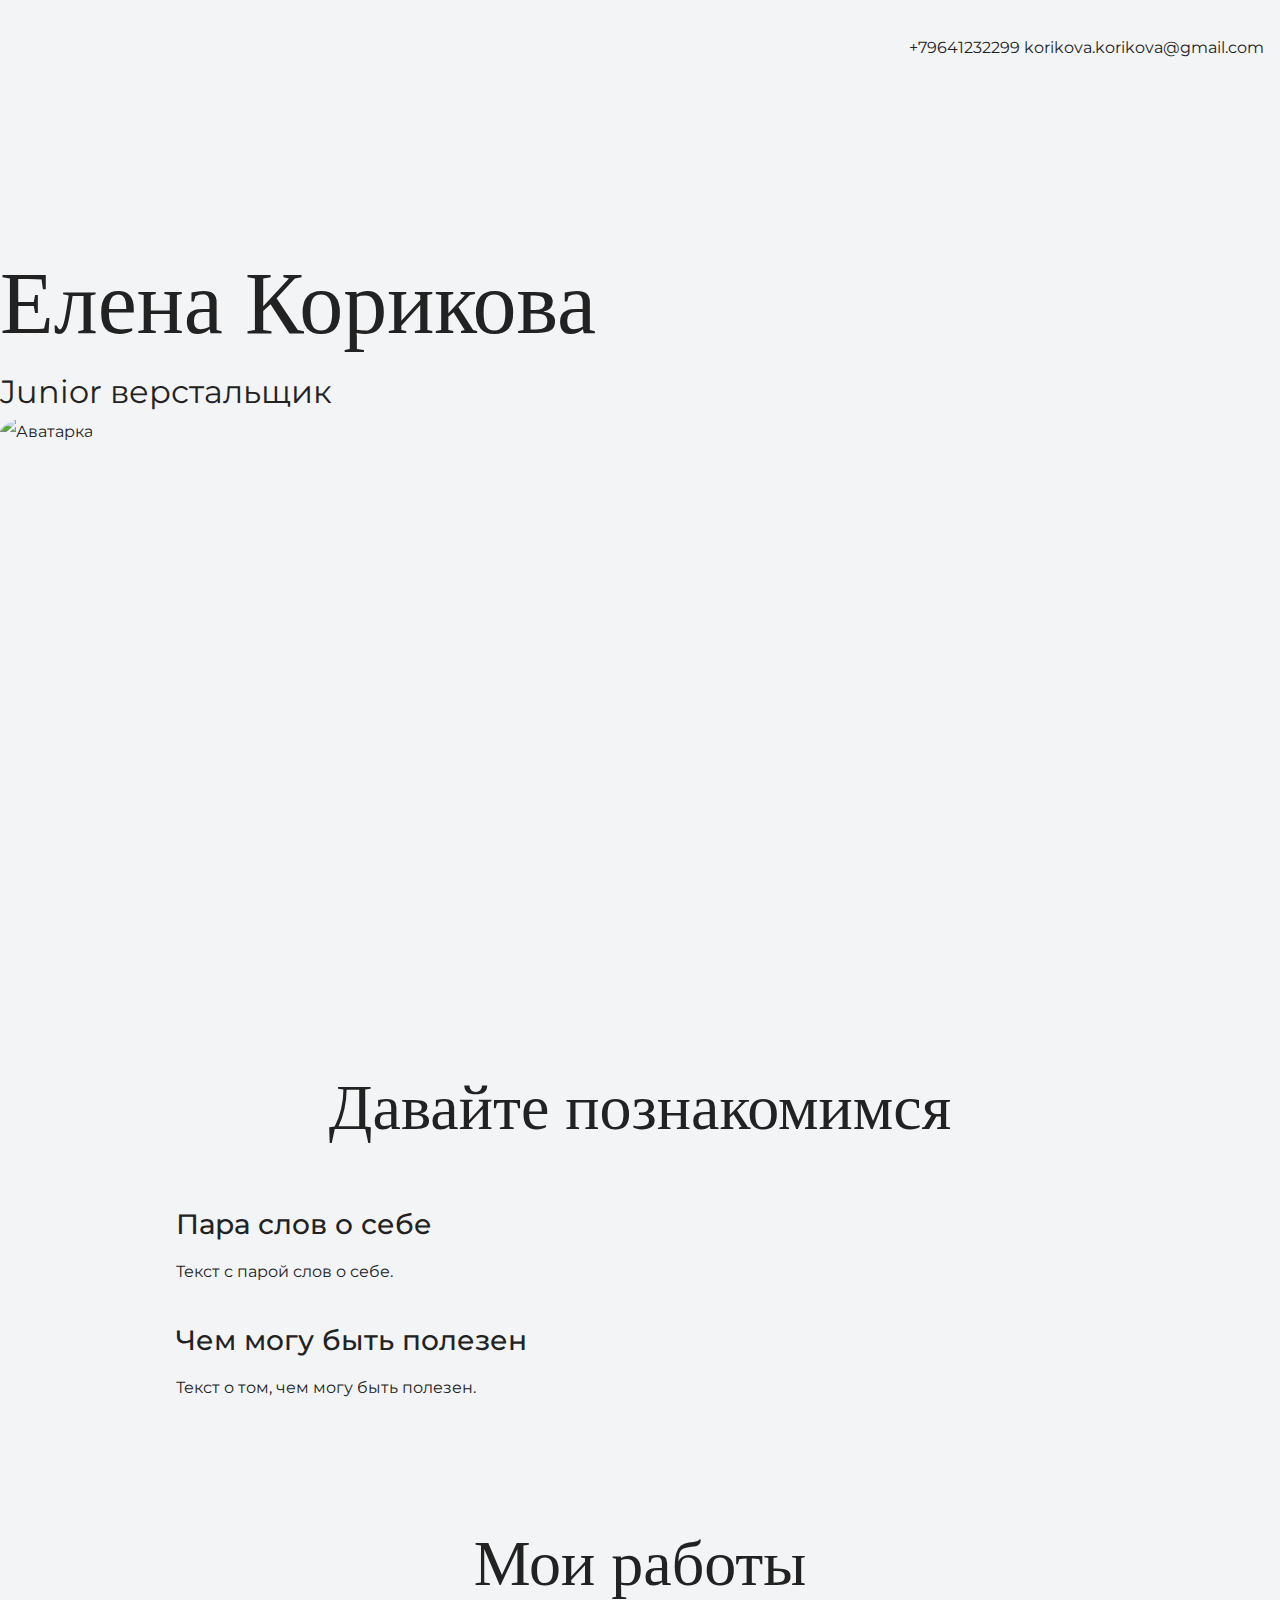
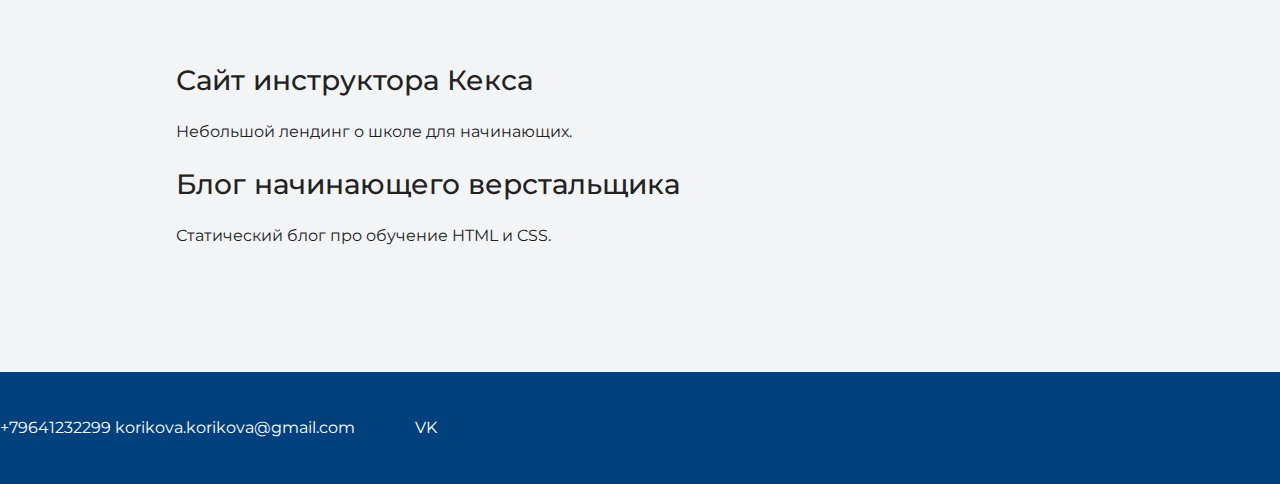
==== index.html @ 36a2a269 "Add files via upload" ====
<!DOCTYPE html>
<html lang="ru">
  <head>
    <meta charset="UTF-8">
    <link rel="stylesheet" href="style.css">
    <title>Портфолио Junior верстальщика</title>
    <link href="https://fonts.googleapis.com/css?family=Montserrat:400,500,700|Old+Standard+TT&display=swap&subset=cyrillic" rel="stylesheet">
  </head>

  <body>
    <header class="page-header">
      <div class="container">
    +79641232299 korikova.korikova@gmail.com
  </div>
    </header>

    <section class="hero-image">
      <div class="container"></div>
      <h1 class="heading">Елена Корикова</h1>
      <p>Junior верстальщик</p>
      <img class="avatar" src="img/lena.JPG" width="160" alt="Аватарка">
    </div>
    </section>

    <section class="intro">
      <div class="container">
      <h2 class="subheading">Давайте познакомимся</h2>
      <h3>Пара слов о себе</h3>
      <p>Текст с парой слов о себе.</p>
      <h3>Чем могу быть полезен</h3>
      <p>Текст о том, чем могу быть полезен.</p>
    </div>
    </section>

    <section class="portfolio">
      <div class="container">
      <h2 class="subheading">Мои работы</h2>

      <h3>Сайт инструктора Кекса</h3>
      <p>Небольшой лендинг о школе для начинающих.</p>

      <h3>Блог начинающего верстальщика</h3>
      <p>Статический блог про обучение HTML и CSS.</p>
    </div>
    </section>

    <footer class="page-footer">
      <div class="container"></div>
      +79641232299 korikova.korikova@gmail.com <a href="https://vk.com/korikova.korikova">VK
      </a>
    </div>
    </footer>
  </body>
</html>
---- style.css ----
body {
  margin: 0;
  min-width: 960px;
  font-family: "Montserrat", "Helvetica", "Arial", sans-serif;
  font-size: 16px;
  line-height: 32px;
  color: #222222;
  background-color: #f2f4f6;
  background-image: url("img/hero-bg.jpg");
  background-repeat: no-repeat;
  background-position: top center;
}

.container {
  max-width: 928px;
  margin: 0 auto;
  padding: 0 16px;
}

.avatar {
  border-radius: 50%;
}

.page-header {
  margin: 0 0 160px;
  padding: 32px 0 32px;
}

.page-header .container,
.page-footer .container {
  max-width: 1408px;
  text-align: right;
}

.page-header a {
  margin-left: 56px;
  color: #288be6;
  text-decoration: none;
  background-repeat: no-repeat;
  background-position: left;
}

.header-email {
  padding-left: 30px;
  background-image: url("img/icon-email-header.svg");
}

.header-phone {
  padding-left: 25px;
  background-image: url("img/icon-phone-header.svg");
}

.hero-image {
  margin-bottom: 620px;
}

.hero-image .container {
  max-width: 1408px;
  text-align: center;
}

.heading {
  margin: 0 0 16px;
  font-family: "Old Standard TT", "Times", "Times New Roman", serif;
  font-size: 88px;
  line-height: 96px;
  font-weight: 400;
}

.hero-image p {
  margin: 0;
  font-size: 32px;
  line-height: 48px;
}

.intro {
  margin: 0 0 120px;
}

.subheading {
  margin: 0 0 56px;
  font-family: "Old Standard TT", "Times", "Times New Roman", serif;
  font-size: 64px;
  line-height: 80px;
  font-weight: 400;
  text-align: center;
}

.user-image {
  margin: 0 0 32px;
  text-align: center;
}

.intro h3,
.portfolio h3 {
  margin: 0 0 12px;
  font-size: 28px;
  line-height: 40px;
  font-weight: 500;
}

.intro p {
  margin: 0 0 32px;
}

.skills-list {
  margin: 0;
  padding: 0;
}

.skills-list dt {
  padding-left: 32px;
  background-repeat: no-repeat;
  background-position: left;
}

.skill-html {
  background-image: url("img/icon-html.svg");
}

.skill-css {
  background-image: url("img/icon-css.svg");
}

.level {
  margin: 4px 0 16px;
  padding: 0;
  height: 14px;
  font-size: 0;
  background-color: #ffffff;
  border: 1px solid #86c3fa;
  border-radius: 8px;
}

.level div {
  margin: 1px;
  height: 12px;
  background-color: #288be6;
  border-radius: 6px;
}

.portfolio {
  margin: 0 0 120px;
}

.projects {
  margin: 0;
  padding: 0;
  list-style: none;
}

.projects li {
  margin: 0 0 80px;
}

.project-image {
  margin: 0 0 24px;
  text-align: center;
}

.projects p {
  margin: 0 0 24px;
}

.button {
  padding: 6px 20px;
  display: inline-block;
  vertical-align: baseline;
  text-decoration: none;
  text-transform: uppercase;
  border-radius: 4px;
  background-color: #288be6;
  color: #ffffff;
}

.page-footer {
  padding: 40px 0;
  background-color: #00417d;
  color: #ffffff;
}

.page-footer a {
  margin-left: 56px;
  color: inherit;
  text-decoration: none;
  background-repeat: no-repeat;
  background-position: left;
}

.footer-email {
  padding-left: 30px;
  background-image: url("img/icon-email-footer.svg");
}

.footer-phone {
  padding-left: 25px;
  background-image: url("img/icon-phone-footer.svg");
}
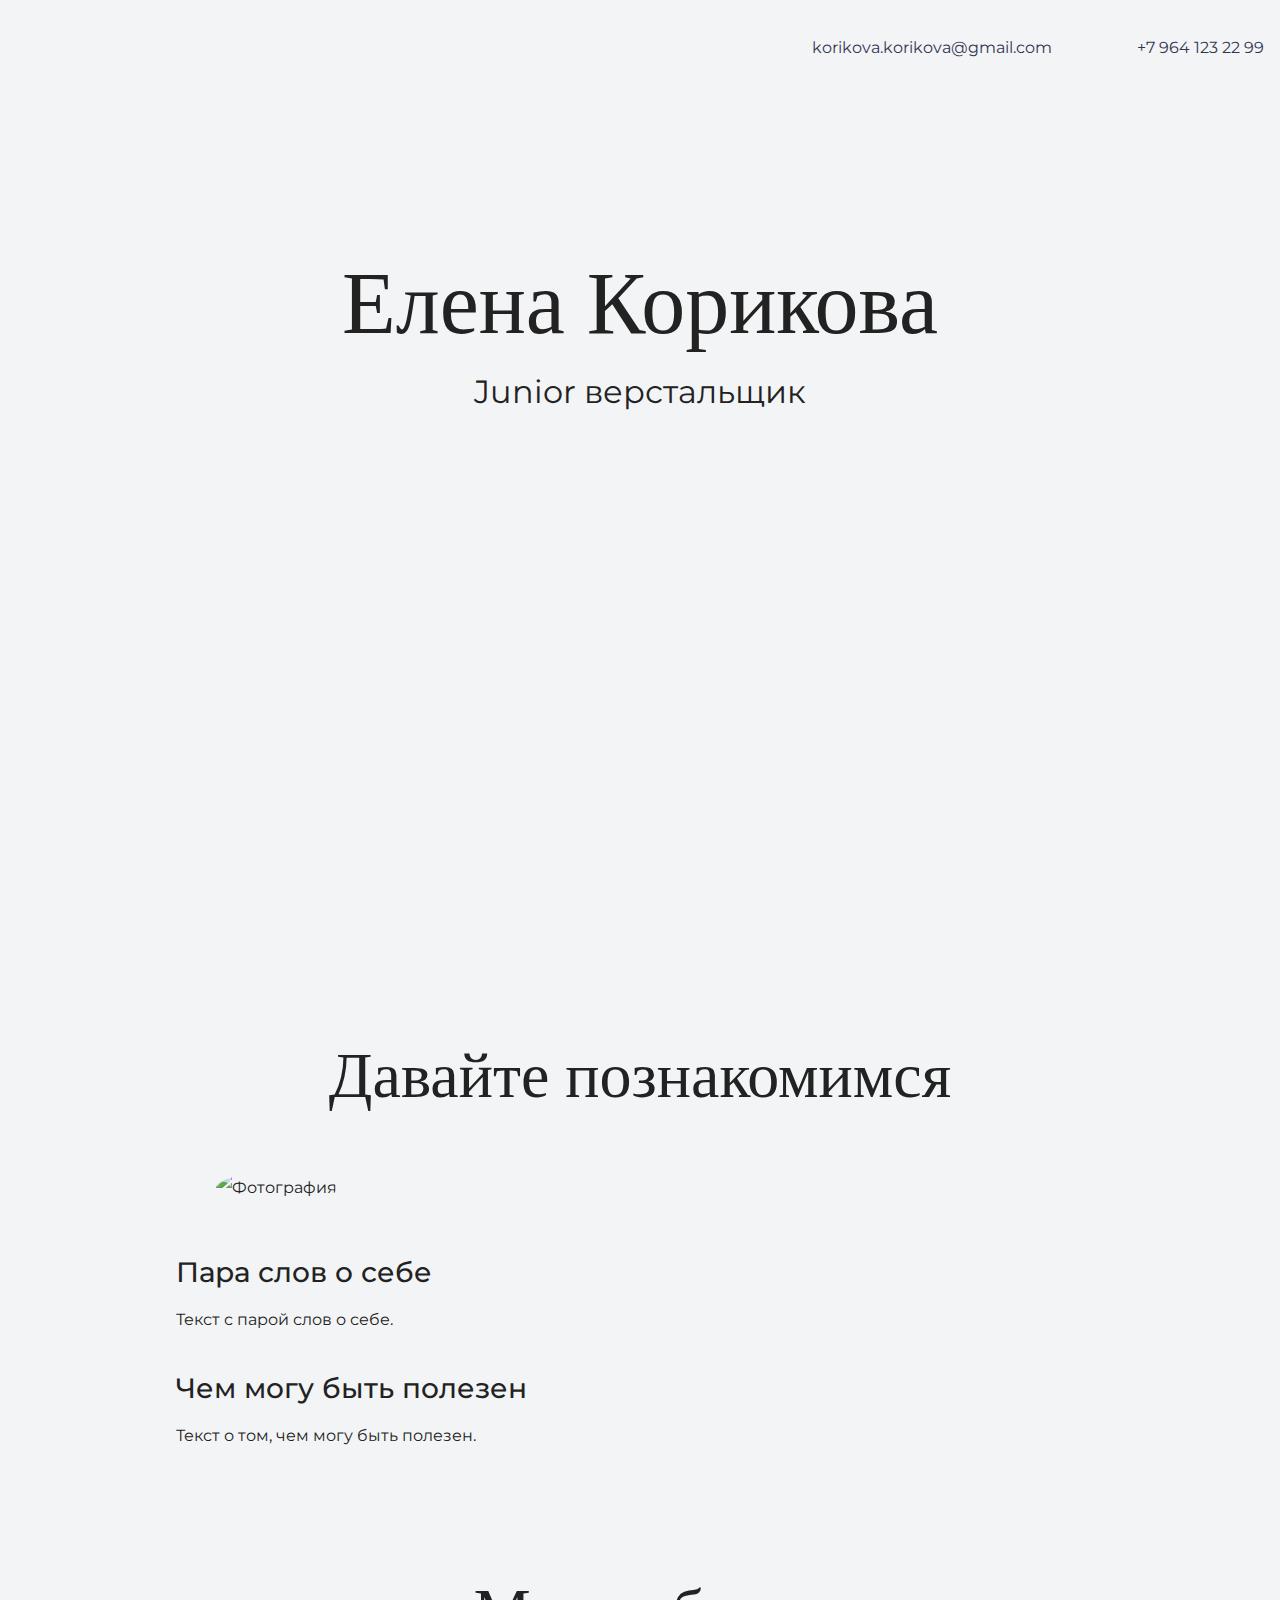
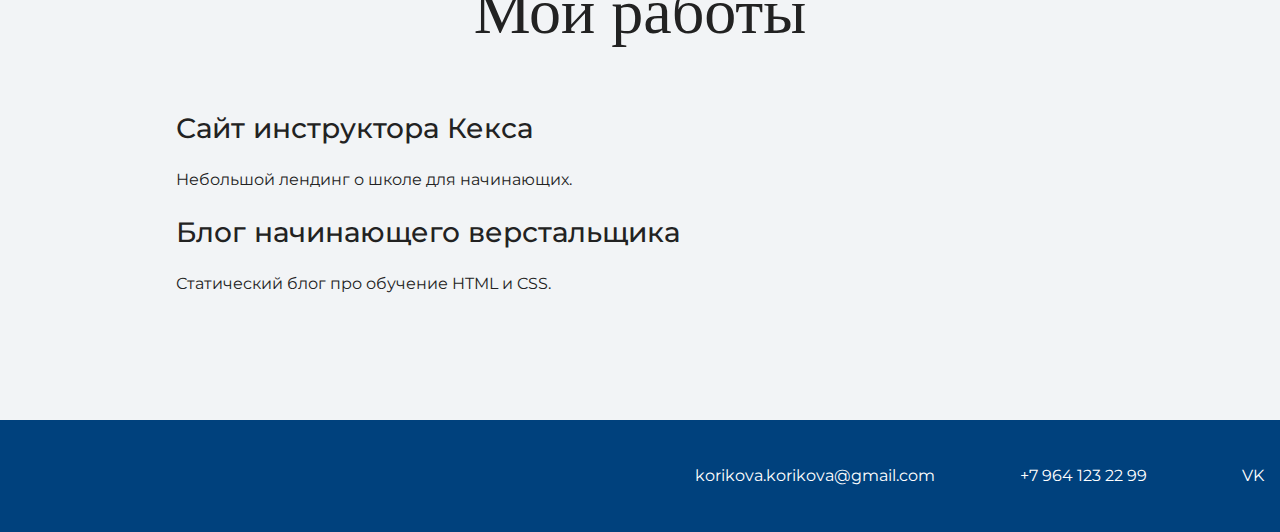
==== commit b97f88ba: "Add files via upload" ====
--- a/index.html
+++ b/index.html
@@ -10,21 +10,26 @@
   <body>
     <header class="page-header">
       <div class="container">
-    +79641232299 korikova.korikova@gmail.com
-  </div>
+        <a class="header-email"
+        href="mailto:korikova.korikova@gmail.com">korikova.korikova@gmail.com</a>
+        <a class="header-phone"
+        href="tel:+79641232299 ">+7 964 123 22 99 </a>
+      </div>
     </header>
 
     <section class="hero-image">
       <div class="container"></div>
       <h1 class="heading">Елена Корикова</h1>
-      <p>Junior верстальщик</p>
-      <img class="avatar" src="img/lena.JPG" width="160" alt="Аватарка">
-    </div>
+      <p class="header1">Junior верстальщик</p>
+      </div>
     </section>
 
     <section class="intro">
       <div class="container">
       <h2 class="subheading">Давайте познакомимся</h2>
+      <figure>
+        <img class="user-image" src="img/lena.JPG" width="160" alt="Фотография">
+      </figure>
       <h3>Пара слов о себе</h3>
       <p>Текст с парой слов о себе.</p>
       <h3>Чем могу быть полезен</h3>
@@ -45,9 +50,13 @@
     </section>
 
     <footer class="page-footer">
-      <div class="container"></div>
-      +79641232299 korikova.korikova@gmail.com <a href="https://vk.com/korikova.korikova">VK
-      </a>
+      <div class="container">
+      <a class="footer-email"
+        href="mailto:korikova.korikova@gmail.com">korikova.korikova@gmail.com</a>
+        <a class="footer-phone"
+        href="tel:+79641232299 ">+7 964 123 22 99 </a>
+     <a class="footer-vk"
+     href="https://vk.com/korikova.korikova">VK</a>
     </div>
     </footer>
   </body>
--- a/style.css
+++ b/style.css
@@ -17,9 +17,11 @@
   padding: 0 16px;
 }
 
-.avatar {
+.user-image {
   border-radius: 50%;
-}
+  text-align: center;
+  margin: 0 0 32px;
+    }
 
 .page-header {
   margin: 0 0 160px;
@@ -34,7 +36,7 @@
 
 .page-header a {
   margin-left: 56px;
-  color: #288be6;
+  color: #323550;
   text-decoration: none;
   background-repeat: no-repeat;
   background-position: left;
@@ -65,8 +67,12 @@
   font-size: 88px;
   line-height: 96px;
   font-weight: 400;
-}
-
+  text-align: center;
+  }
+
+  .header1 {
+    text-align: center;
+  }
 .hero-image p {
   margin: 0;
   font-size: 32px;
@@ -83,11 +89,6 @@
   font-size: 64px;
   line-height: 80px;
   font-weight: 400;
-  text-align: center;
-}
-
-.user-image {
-  margin: 0 0 32px;
   text-align: center;
 }
 
@@ -195,4 +196,7 @@
 .footer-phone {
   padding-left: 25px;
   background-image: url("img/icon-phone-footer.svg");
-}+}
+.footer-vk {
+  padding-left: 35px;
+ }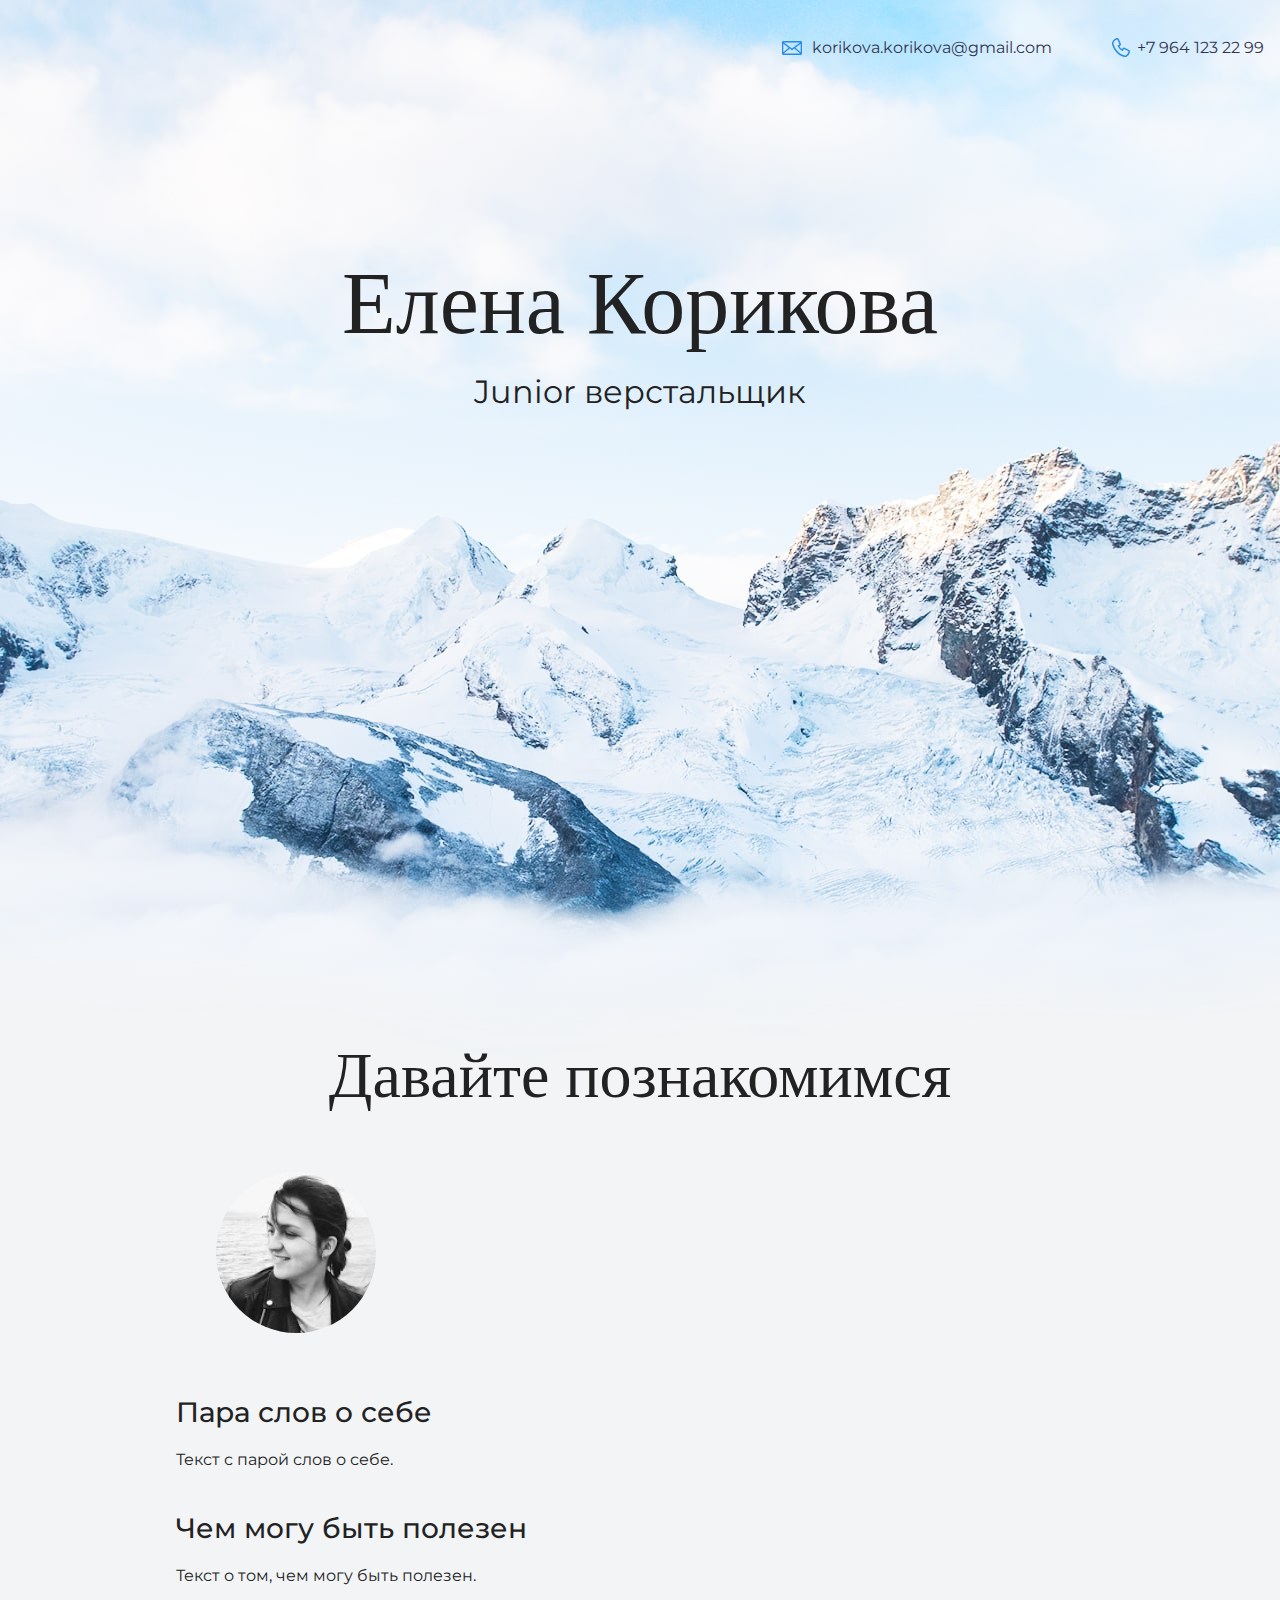
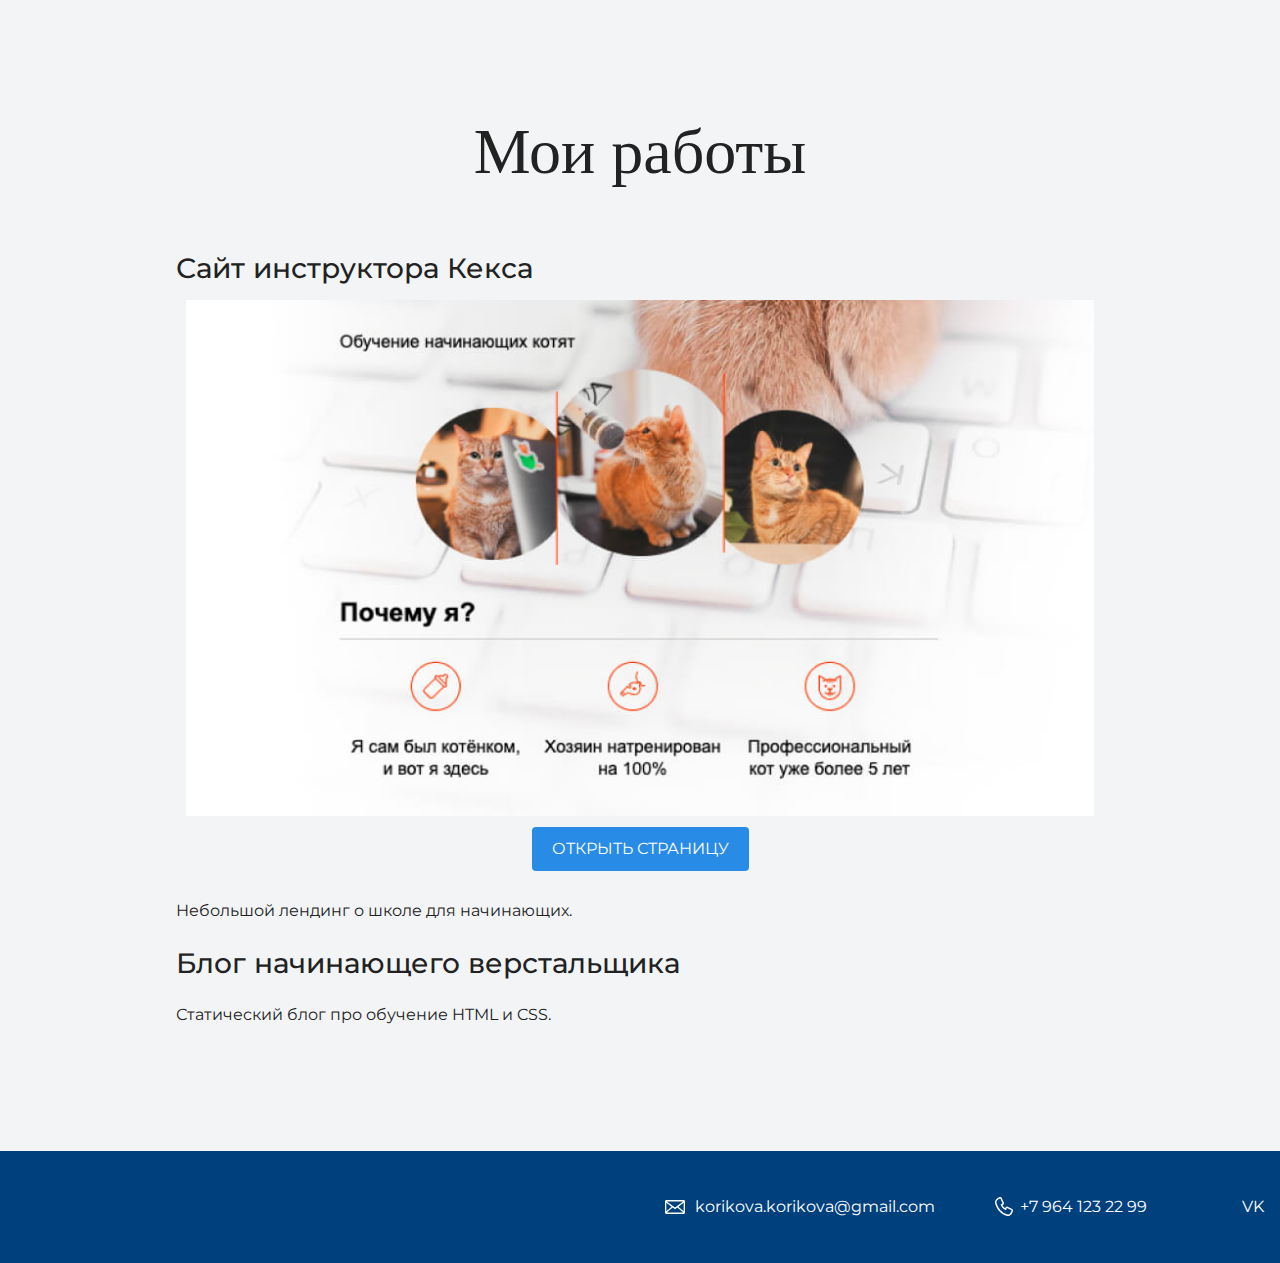
==== commit efeb9f8b: "Add files via upload" ====
--- a/index.html
+++ b/index.html
@@ -42,6 +42,10 @@
       <h2 class="subheading">Мои работы</h2>
 
       <h3>Сайт инструктора Кекса</h3>
+      <figure class="project-image">
+       <img src="files/project.jpg" width="908" height="516" alt="Cайт инструктора Кекса">
+       <a class="button" href="source/project/index.html">Открыть страницу</a>
+    </figure>
       <p>Небольшой лендинг о школе для начинающих.</p>
 
       <h3>Блог начинающего верстальщика</h3>
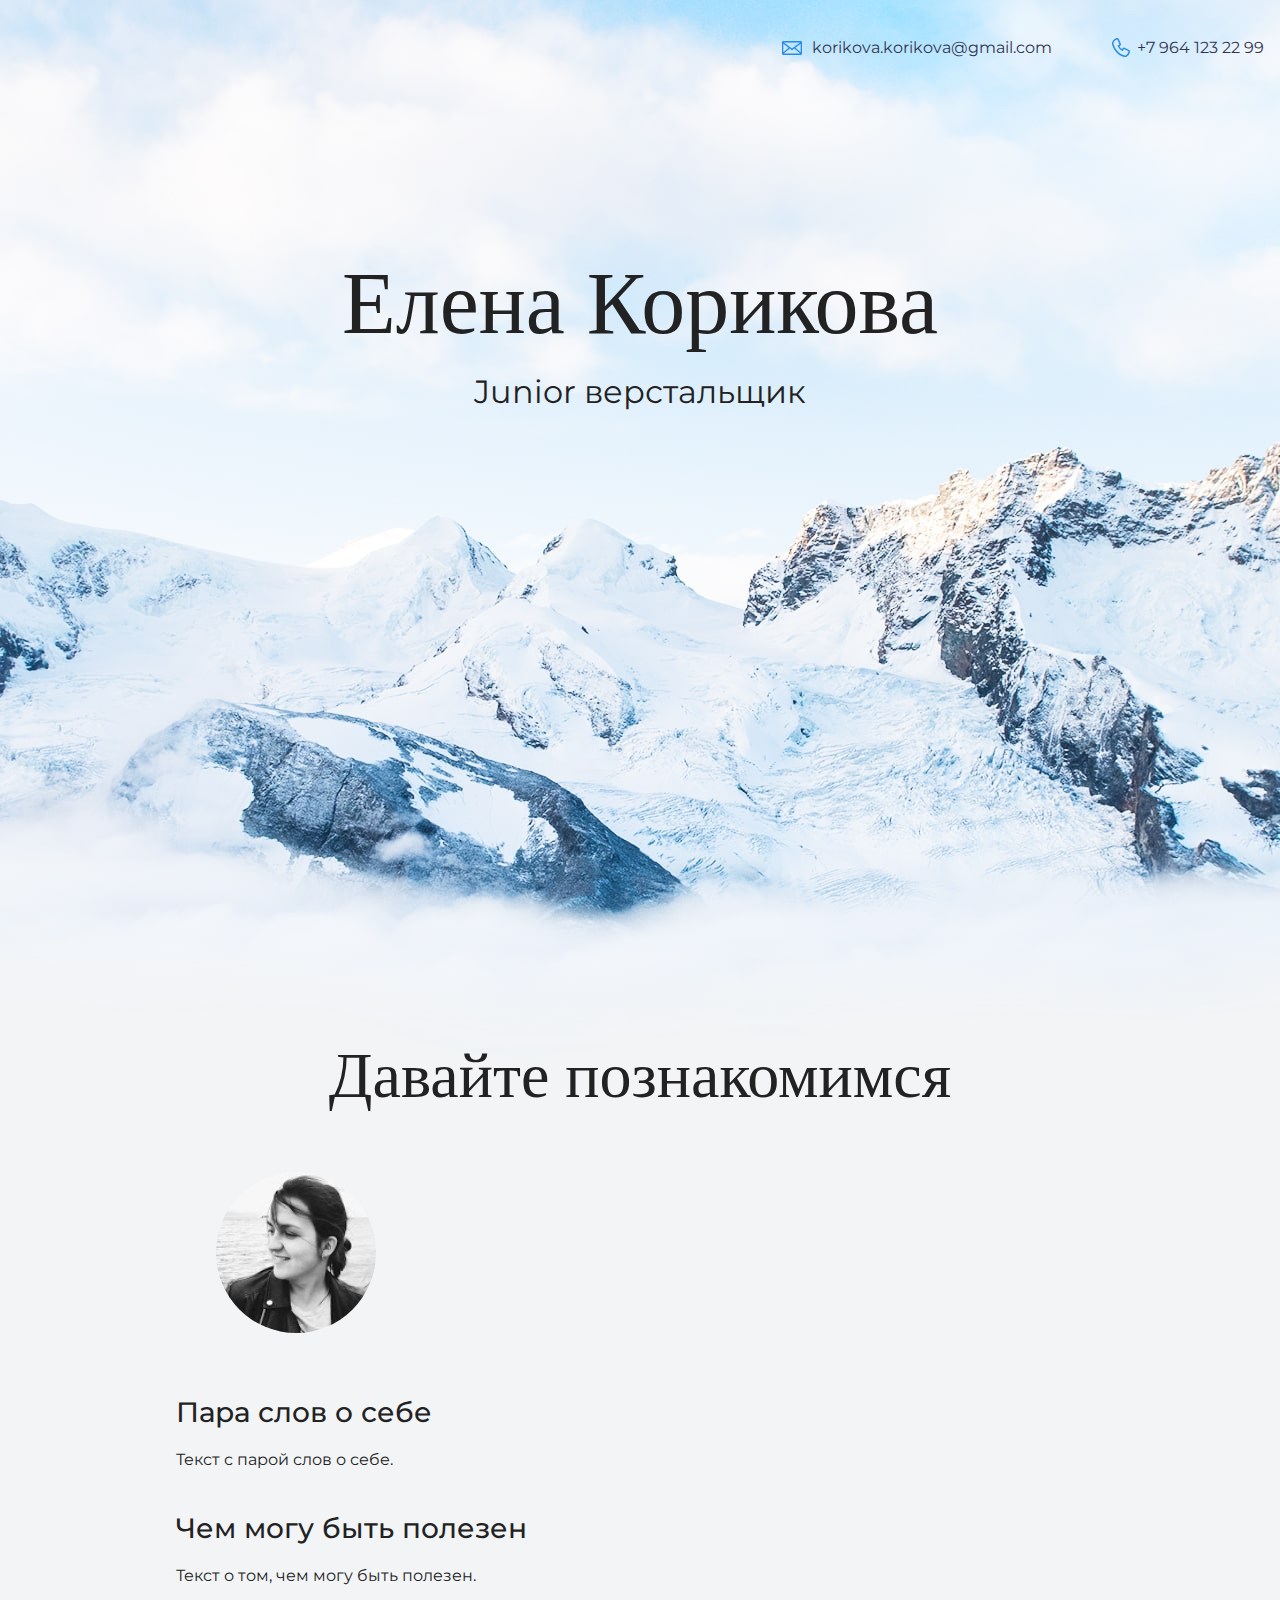
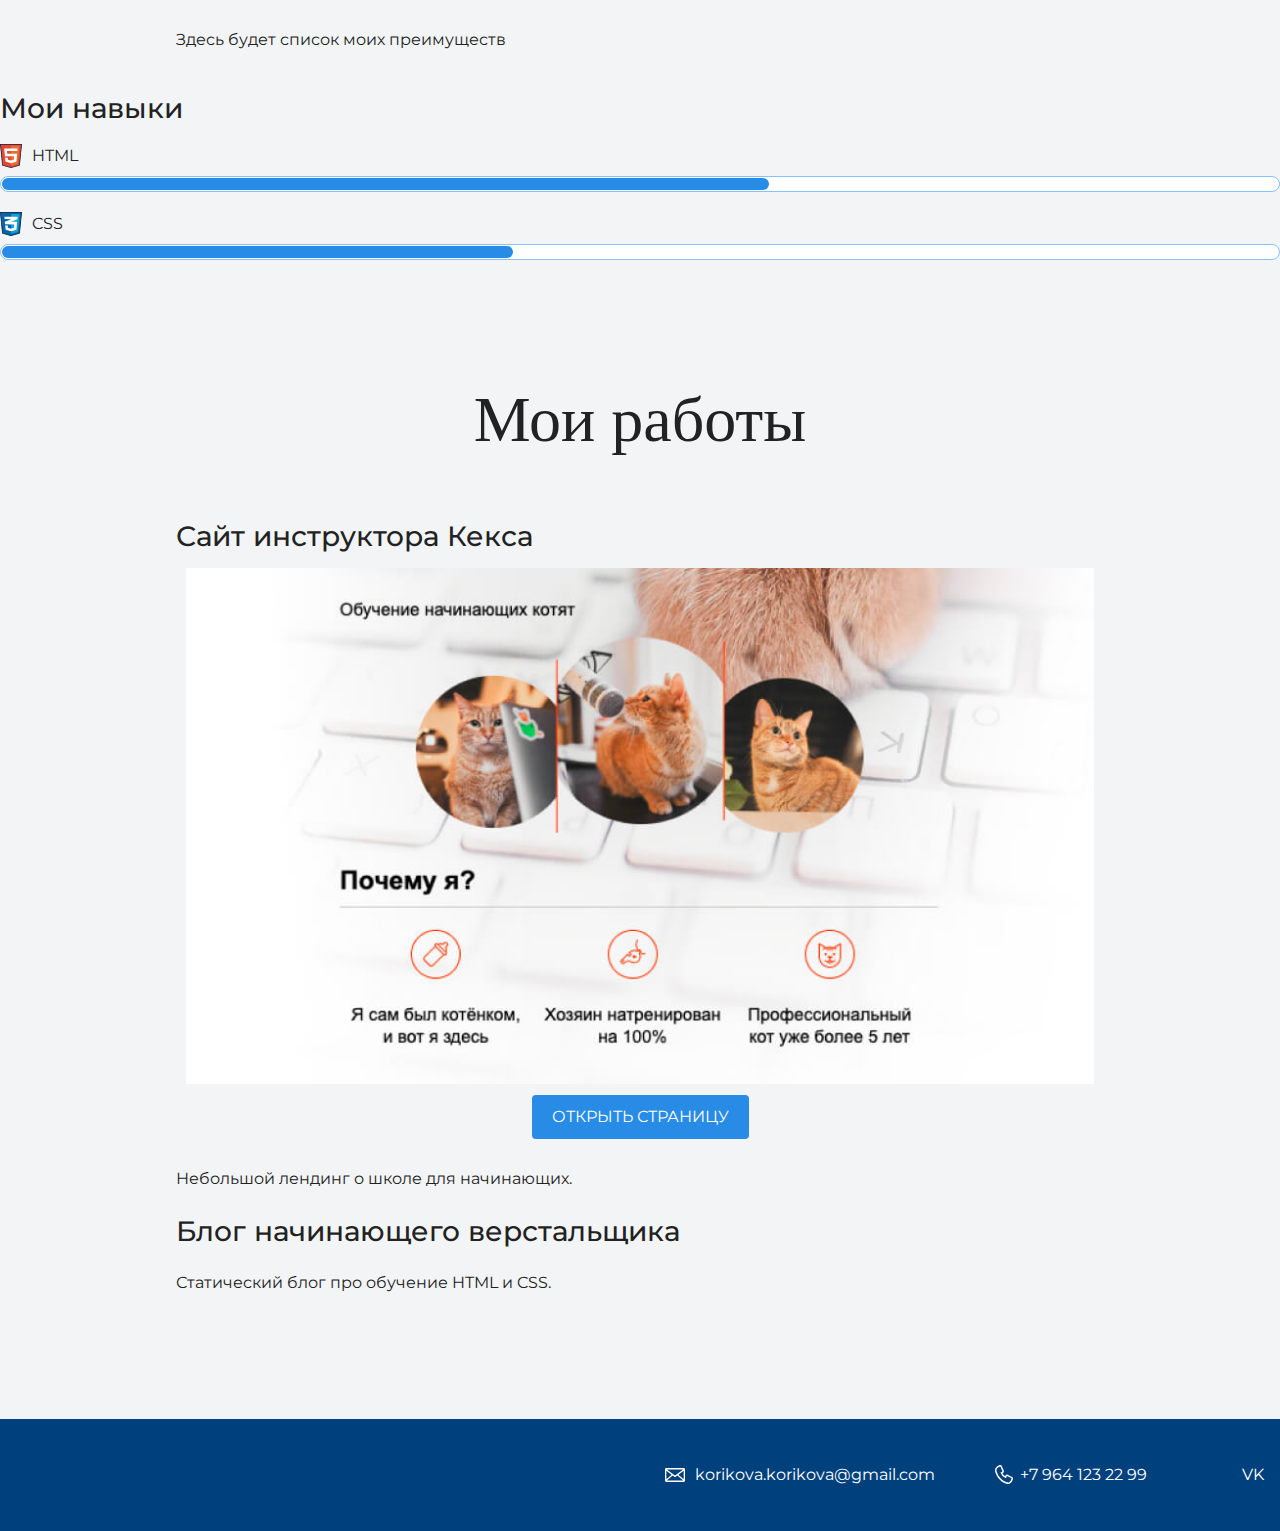
==== commit e3ae594e: "Add files via upload" ====
--- a/index.html
+++ b/index.html
@@ -34,7 +34,17 @@
       <p>Текст с парой слов о себе.</p>
       <h3>Чем могу быть полезен</h3>
       <p>Текст о том, чем могу быть полезен.</p>
+      <p>Здесь будет список моих преимуществ</p>
     </div>
+      <div class="skills">
+        <h3>Мои навыки</h3>
+        <dl class="skills-list">
+          <dt class="skill-html">HTML</dt>
+          <dd class="level"><div style="width: 60%;"></divstyle>60%</div></dd>
+          <dt class="skill-css">CSS</dt>
+          <dd class="level"><div style="width: 40%;">40%</div></dd>
+        </dl>
+        </div>
     </section>
 
     <section class="portfolio">
--- a/style.css
+++ b/style.css
@@ -125,7 +125,7 @@
 
 .level {
   margin: 4px 0 16px;
-  padding: 0;
+  padding: 20;
   height: 14px;
   font-size: 0;
   background-color: #ffffff;
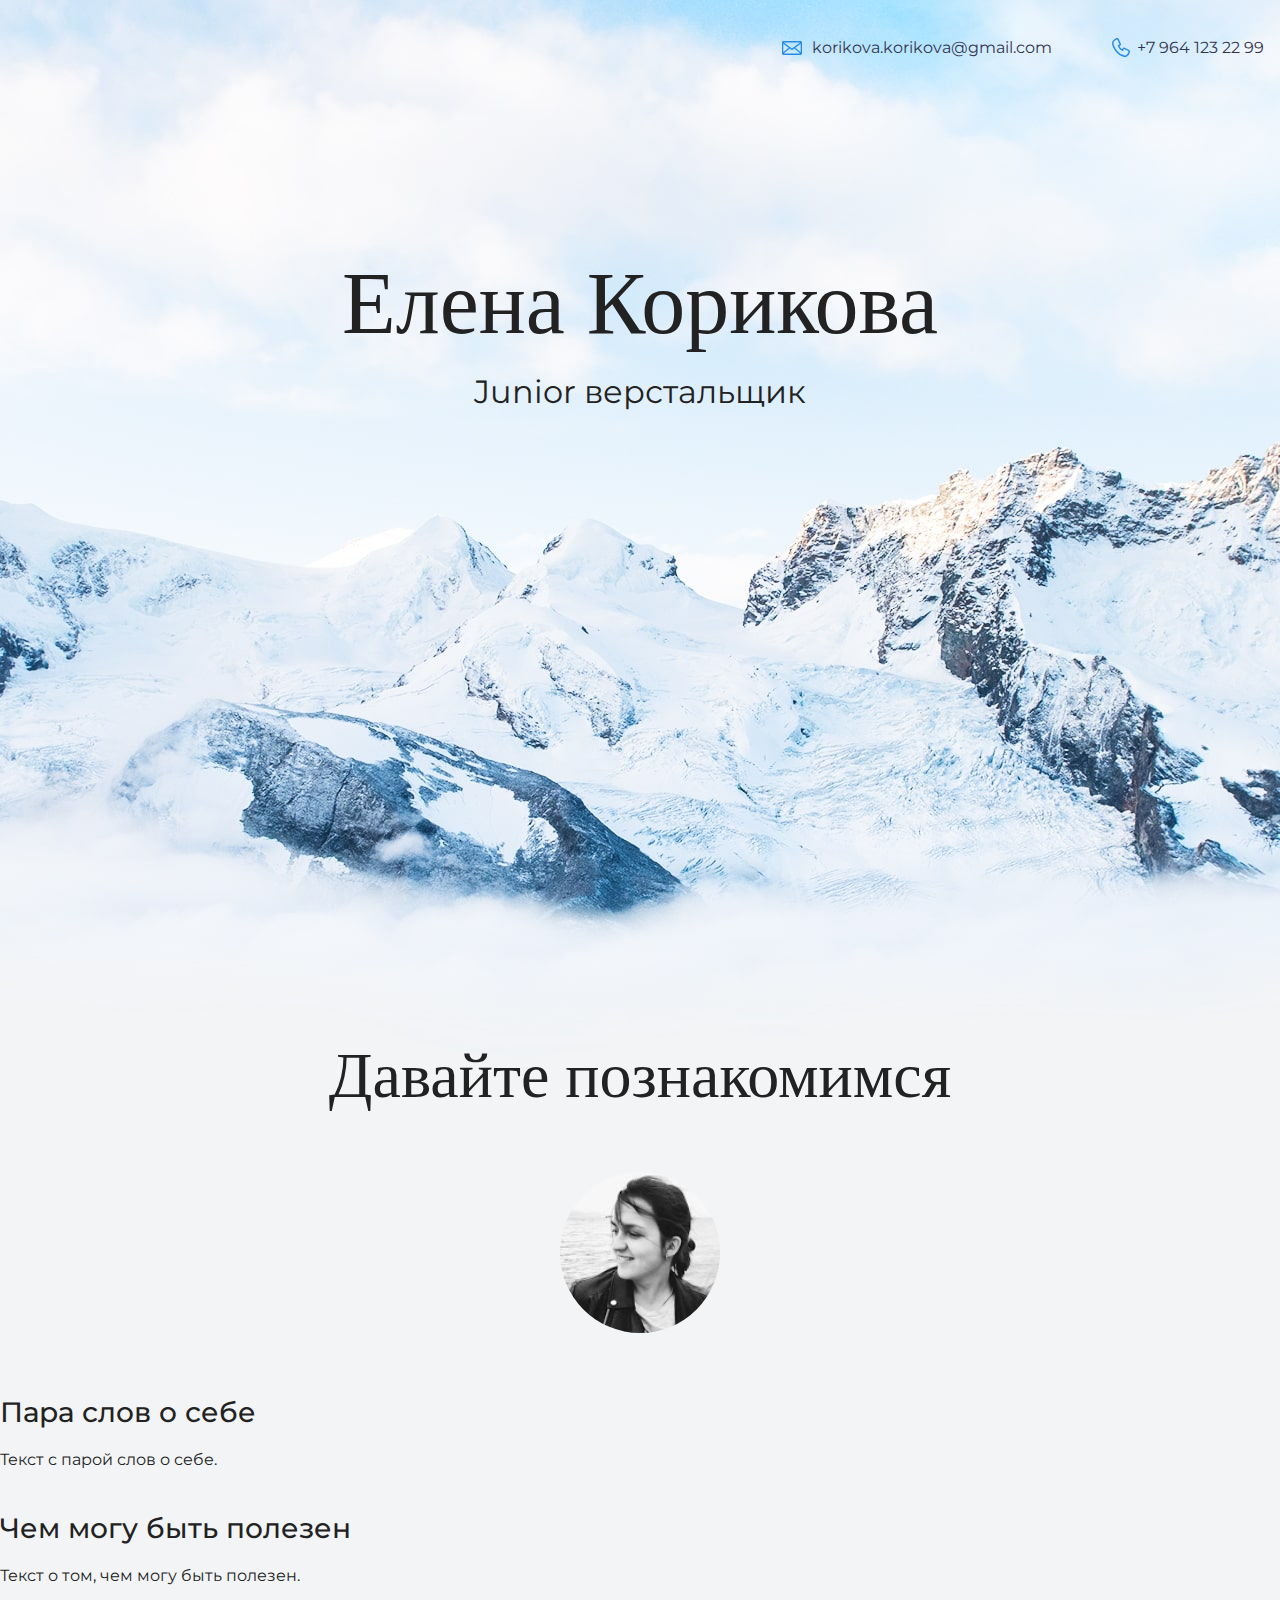
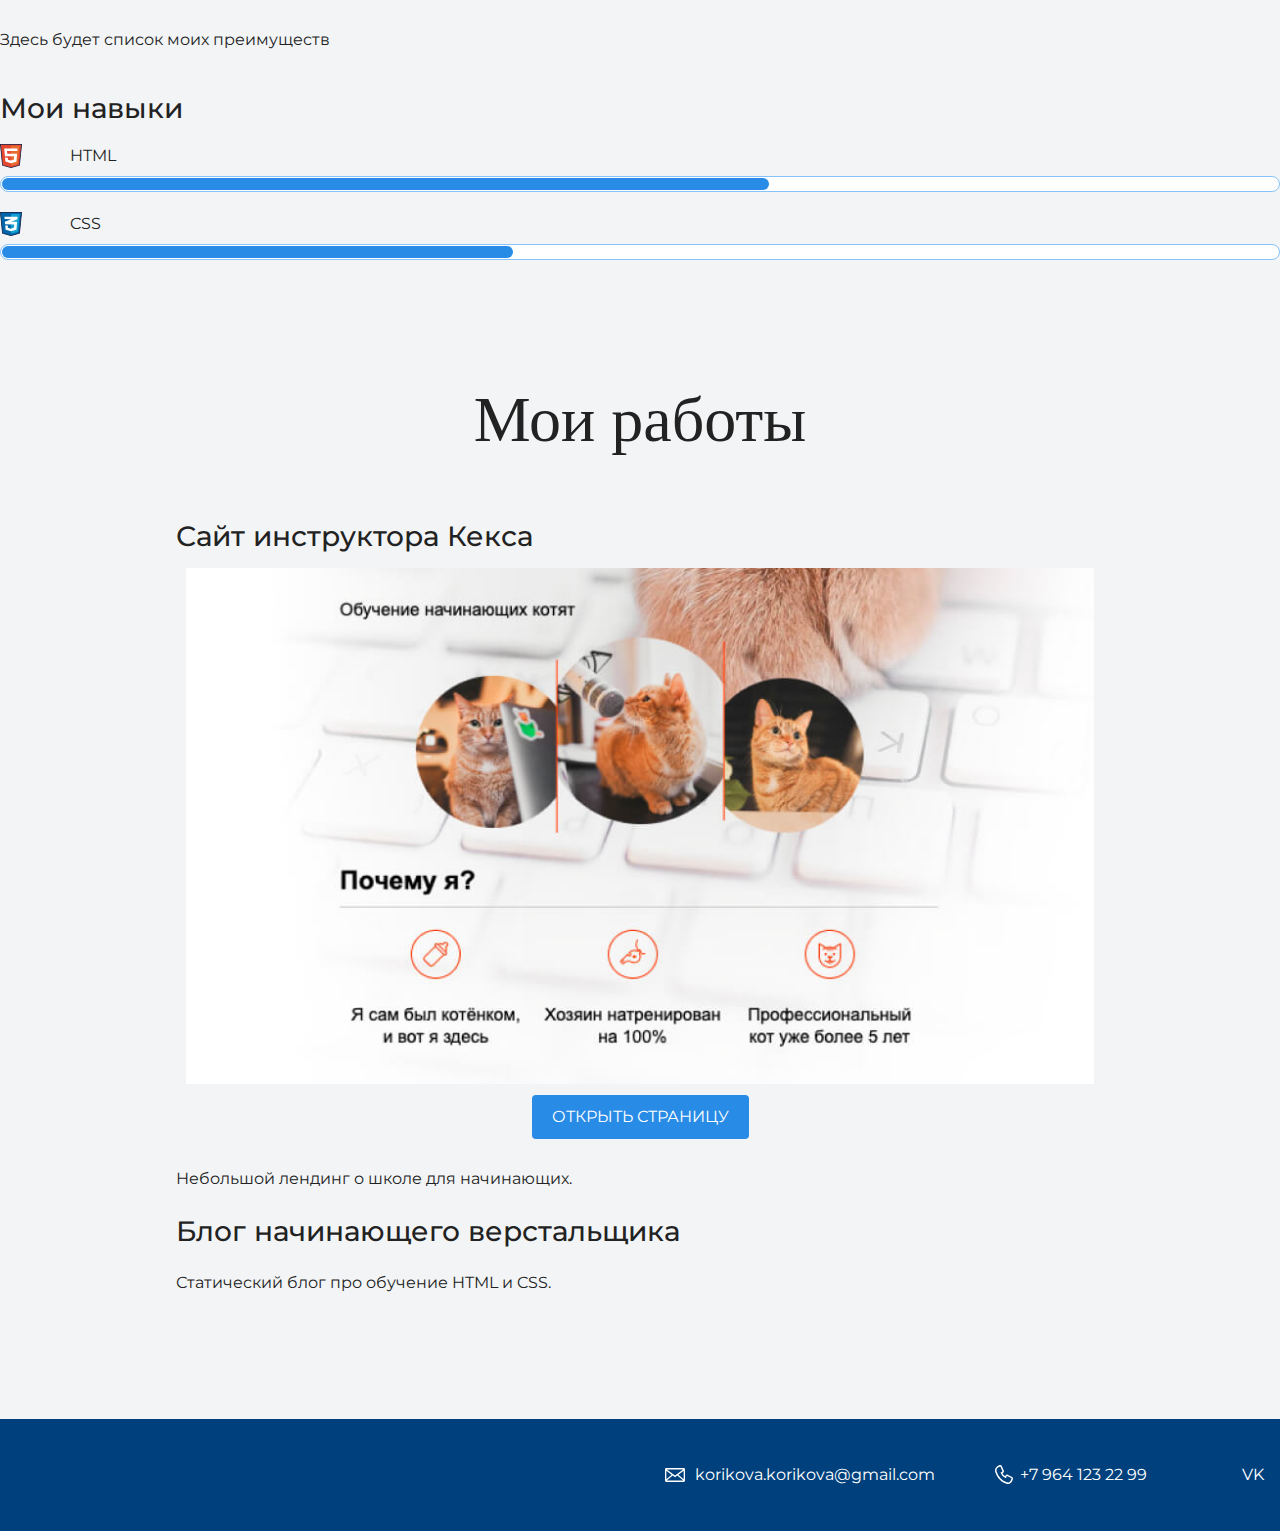
==== commit 1657899b: "Add files via upload" ====
--- a/index.html
+++ b/index.html
@@ -28,8 +28,8 @@
       <div class="container">
       <h2 class="subheading">Давайте познакомимся</h2>
       <figure>
-        <img class="user-image" src="img/lena.JPG" width="160" alt="Фотография">
-      </figure>
+        <div class="avatar-container"><img class="user-image" src="img/lena.JPG" width="160" alt="Фотография">
+      </figure></div>
       <h3>Пара слов о себе</h3>
       <p>Текст с парой слов о себе.</p>
       <h3>Чем могу быть полезен</h3>
--- a/style.css
+++ b/style.css
@@ -17,6 +17,9 @@
   padding: 0 16px;
 }
 
+.avatar-container {
+  text-align: center;
+}
 .user-image {
   border-radius: 50%;
   text-align: center;
@@ -107,6 +110,7 @@
 .skills-list {
   margin: 0;
   padding: 0;
+  text-indent: 1cm;
 }
 
 .skills-list dt {
@@ -117,11 +121,11 @@
 
 .skill-html {
   background-image: url("img/icon-html.svg");
-}
+  }
 
 .skill-css {
   background-image: url("img/icon-css.svg");
-}
+  }
 
 .level {
   margin: 4px 0 16px;
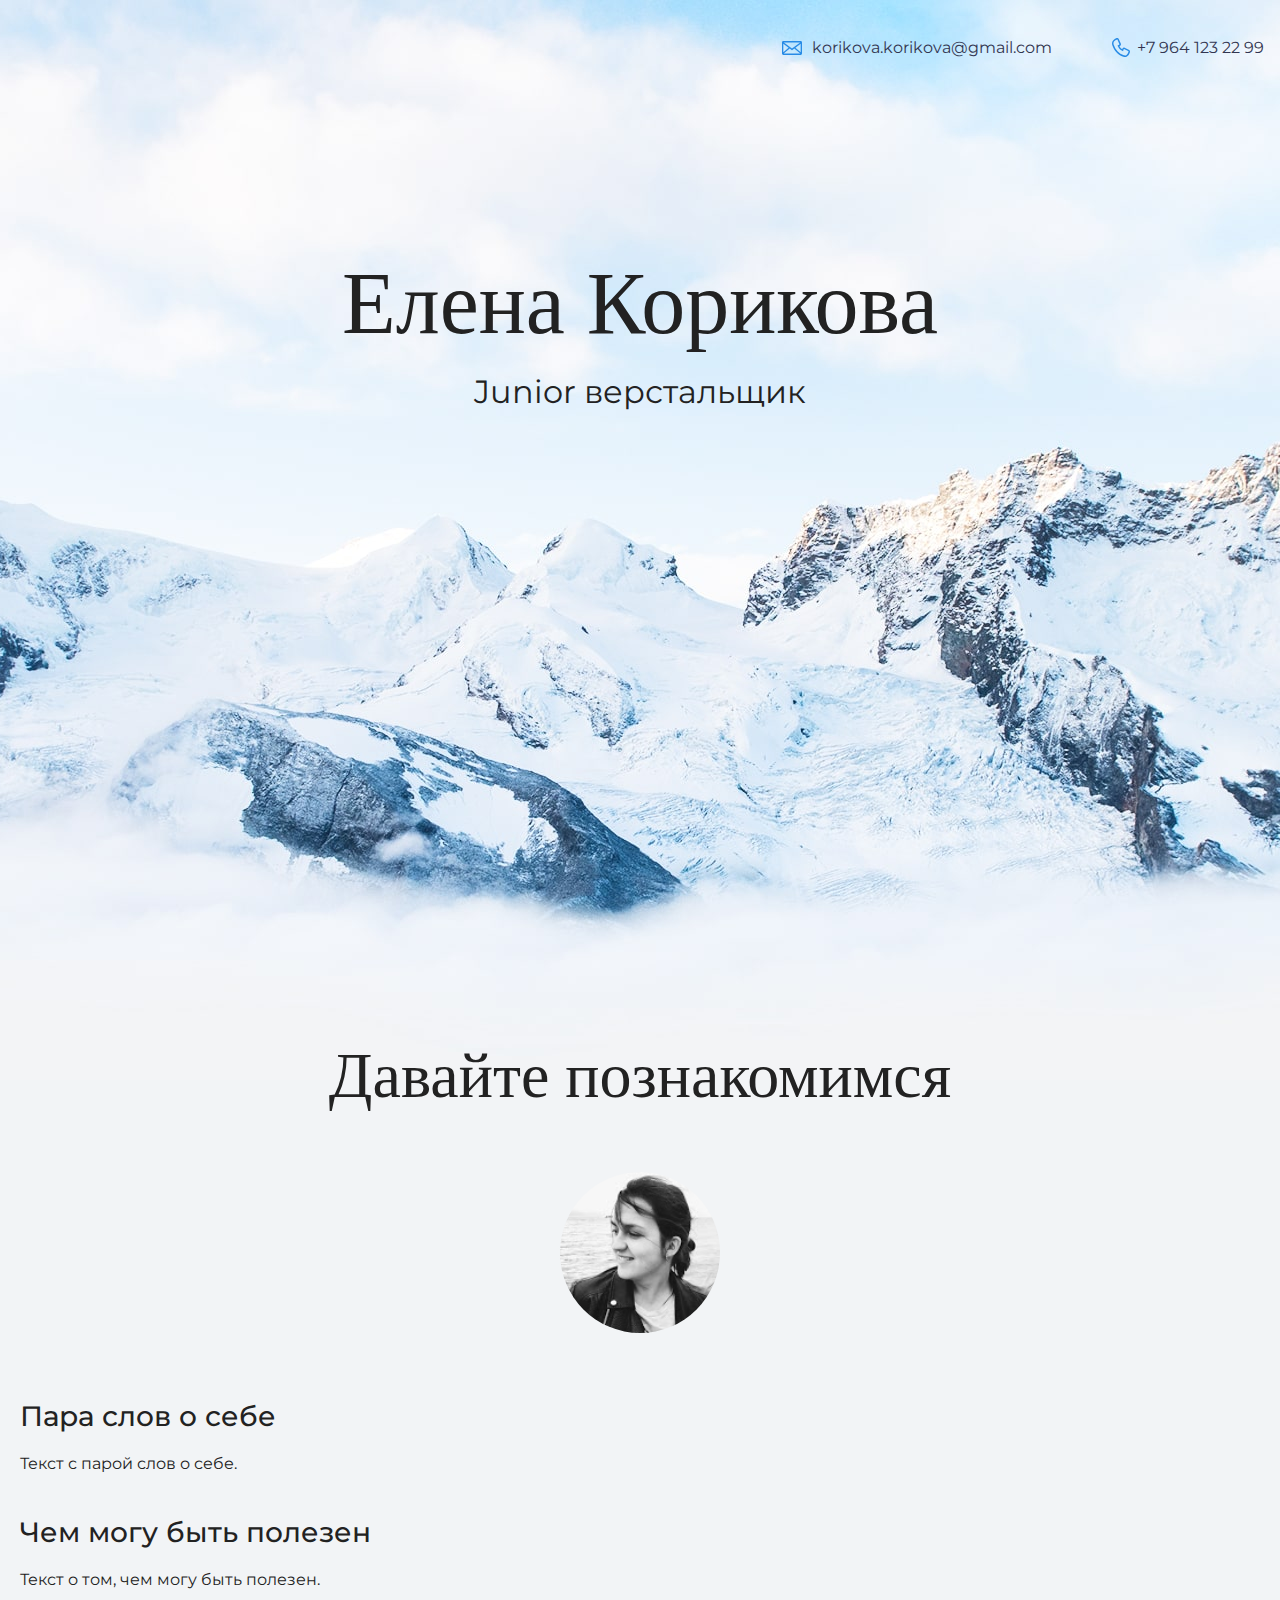
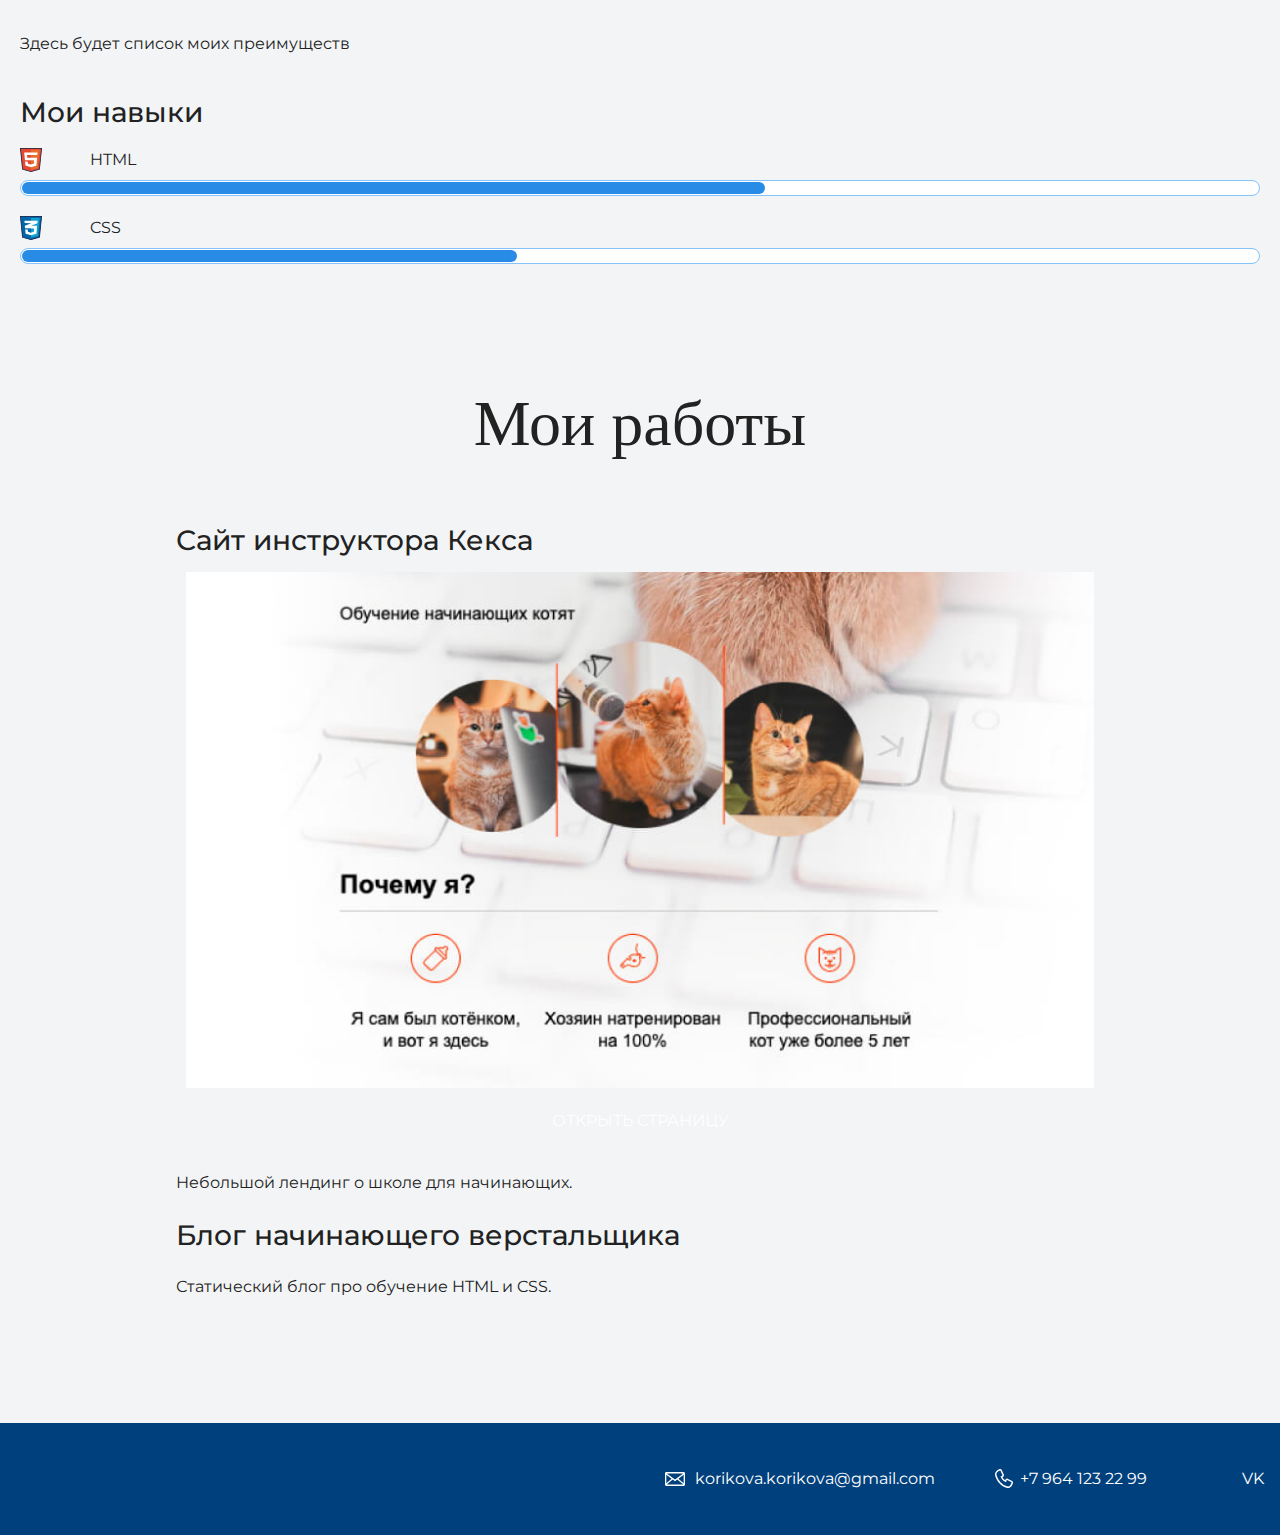
==== commit a888a299: "Add files via upload" ====
--- a/index.html
+++ b/index.html
@@ -30,20 +30,22 @@
       <figure>
         <div class="avatar-container"><img class="user-image" src="img/lena.JPG" width="160" alt="Фотография">
       </figure></div>
-      <h3>Пара слов о себе</h3>
+      <div class="container1"><h3>Пара слов о себе</h3>
       <p>Текст с парой слов о себе.</p>
       <h3>Чем могу быть полезен</h3>
       <p>Текст о том, чем могу быть полезен.</p>
       <p>Здесь будет список моих преимуществ</p>
     </div>
+    </div>
       <div class="skills">
-        <h3>Мои навыки</h3>
+        <div class="container1"><h3>Мои навыки</h3>
         <dl class="skills-list">
           <dt class="skill-html">HTML</dt>
           <dd class="level"><div style="width: 60%;"></divstyle>60%</div></dd>
           <dt class="skill-css">CSS</dt>
           <dd class="level"><div style="width: 40%;">40%</div></dd>
         </dl>
+      </div>
         </div>
     </section>
 
--- a/style.css
+++ b/style.css
@@ -1,5 +1,5 @@
 body {
-  margin: 0;
+  margin: 0px;
   min-width: 960px;
   font-family: "Montserrat", "Helvetica", "Arial", sans-serif;
   font-size: 16px;
@@ -15,6 +15,10 @@
   max-width: 928px;
   margin: 0 auto;
   padding: 0 16px;
+}
+
+.container1 {
+  margin: 20px;
 }
 
 .avatar-container {
@@ -173,8 +177,6 @@
   vertical-align: baseline;
   text-decoration: none;
   text-transform: uppercase;
-  border-radius: 4px;
-  background-color: #288be6;
   color: #ffffff;
 }
 
@@ -182,7 +184,7 @@
   padding: 40px 0;
   background-color: #00417d;
   color: #ffffff;
-}
+ }
 
 .page-footer a {
   margin-left: 56px;
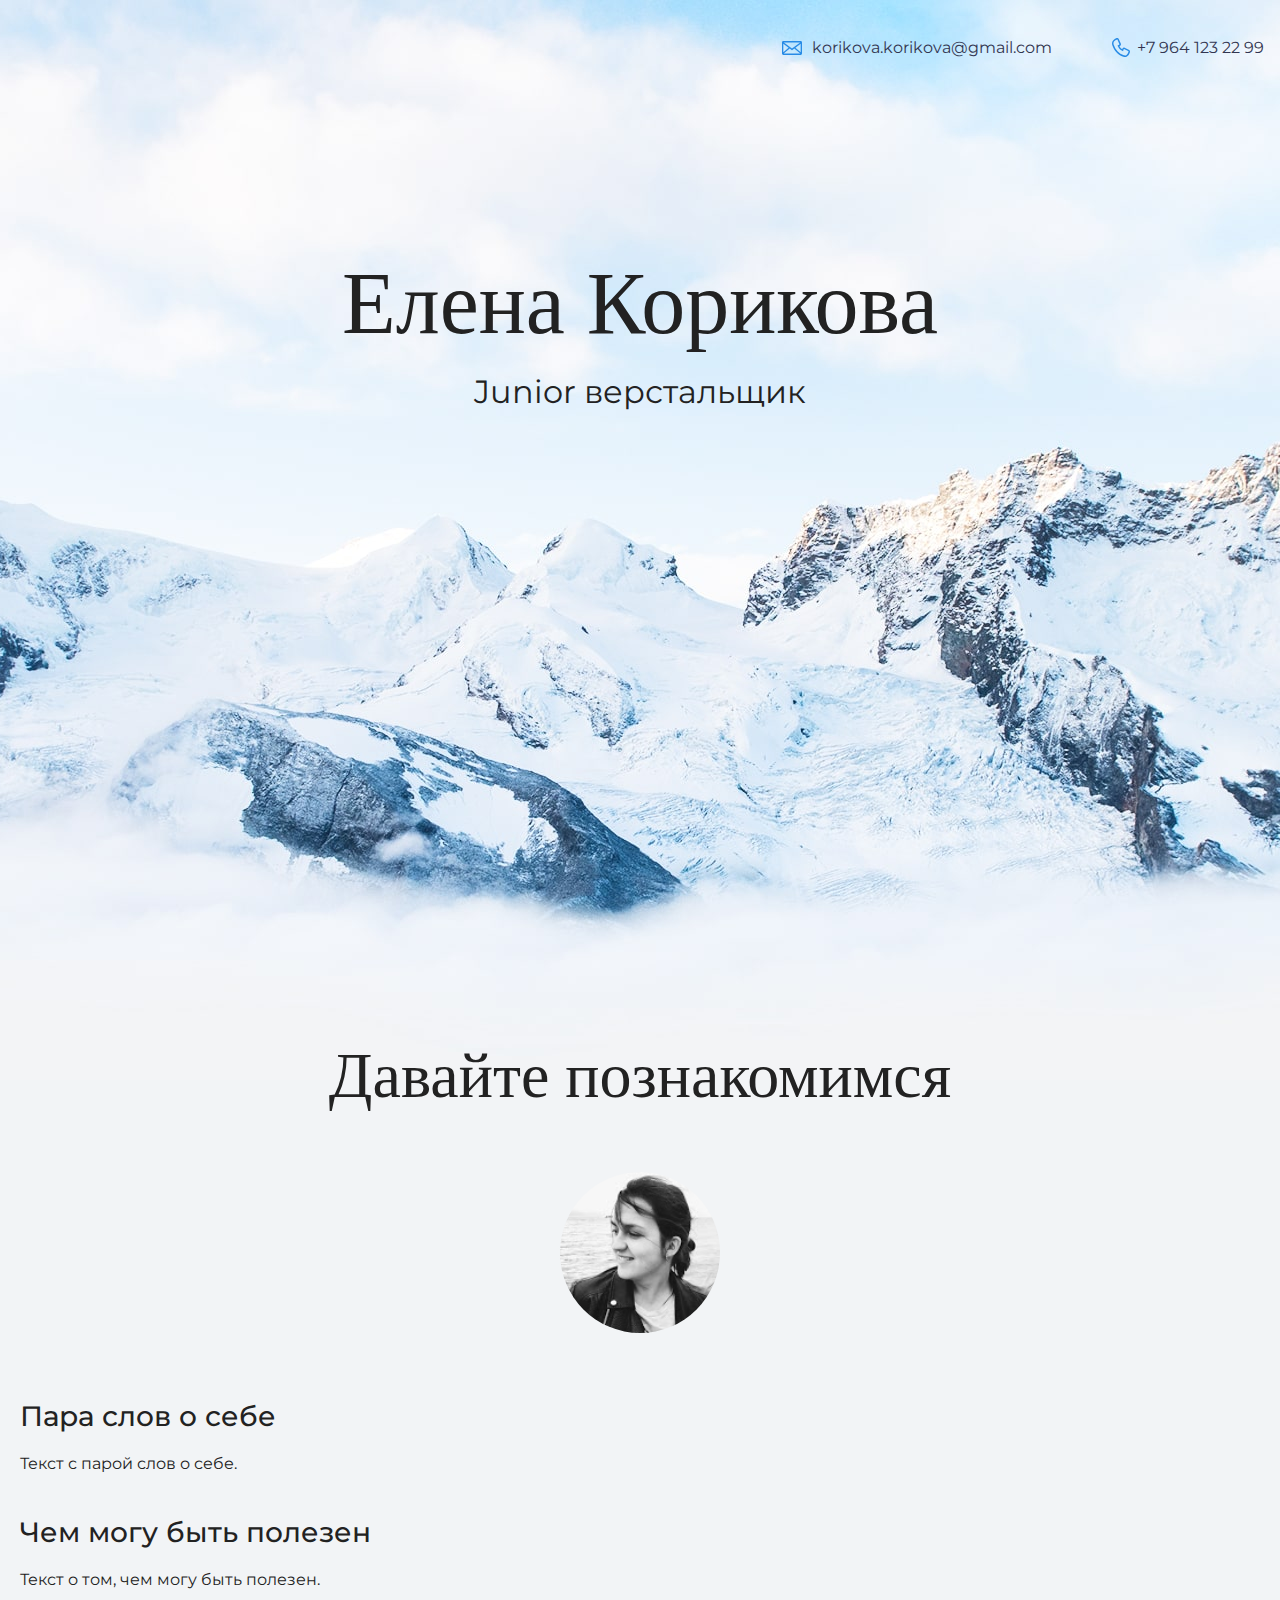
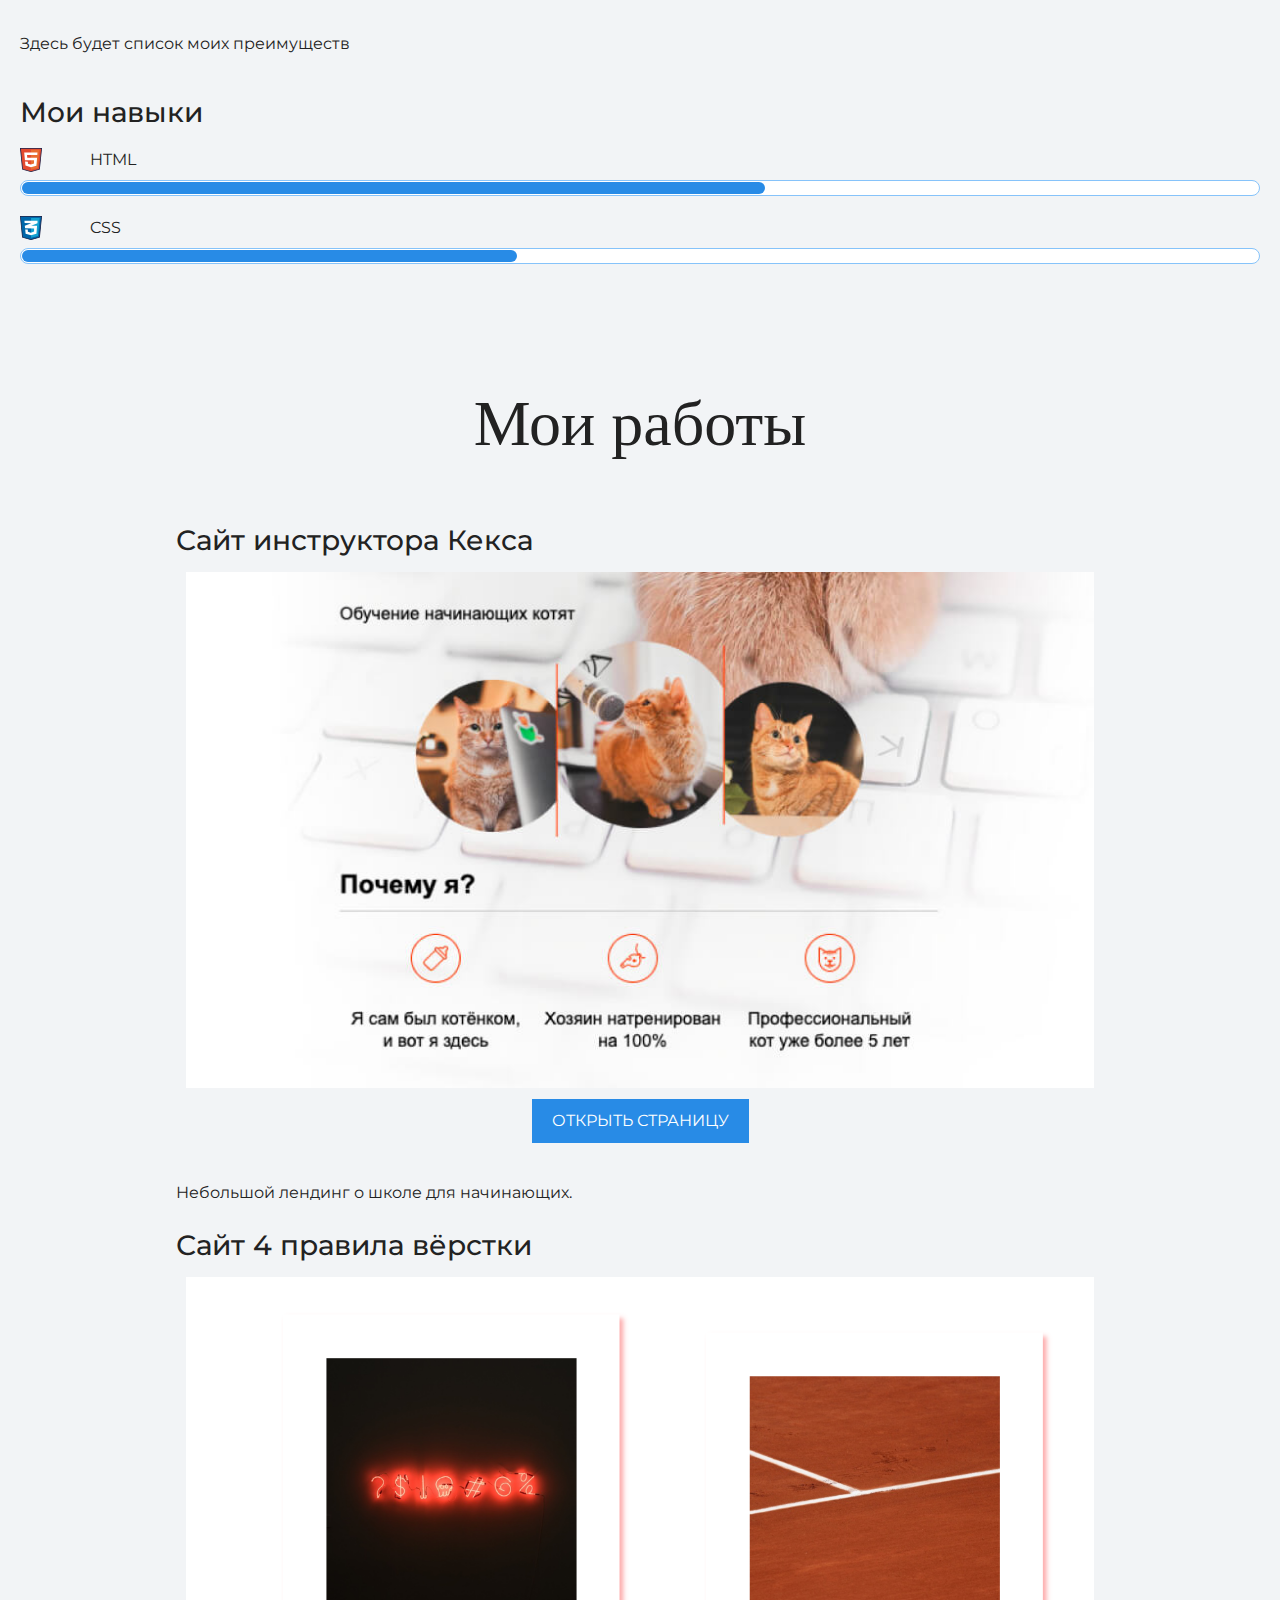
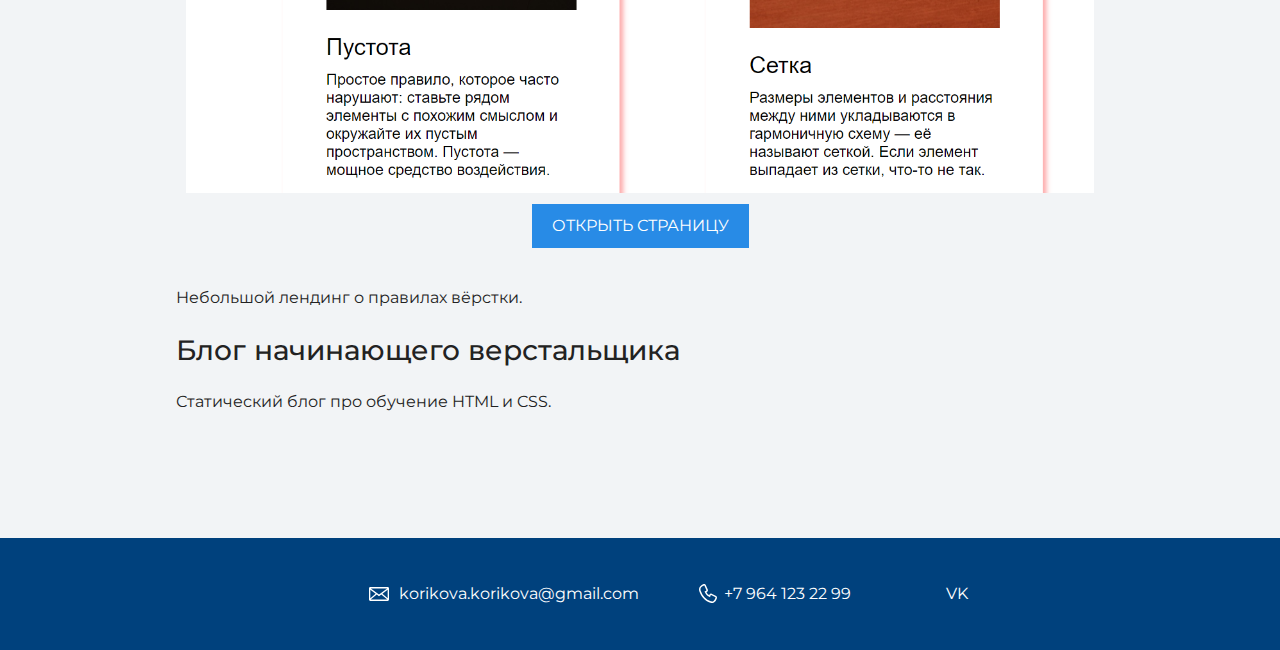
==== commit 2cfed642: "Add files via upload" ====
--- a/index.html
+++ b/index.html
@@ -14,8 +14,9 @@
         href="mailto:korikova.korikova@gmail.com">korikova.korikova@gmail.com</a>
         <a class="header-phone"
         href="tel:+79641232299 ">+7 964 123 22 99 </a>
-      </div>
+       </div>
     </header>
+    
 
     <section class="hero-image">
       <div class="container"></div>
@@ -60,6 +61,13 @@
     </figure>
       <p>Небольшой лендинг о школе для начинающих.</p>
 
+      <h3>Сайт 4 правила вёрстки</h3>
+      <figure class="project-image">
+       <img src="files/project 2.jpeg" width="908" height="516" alt="Cайт 4 правила верстки">
+       <a class="button" href="source/project 2/index.html">Открыть страницу</a>
+    </figure>
+      <p>Небольшой лендинг о правилах вёрстки.</p>
+
       <h3>Блог начинающего верстальщика</h3>
       <p>Статический блог про обучение HTML и CSS.</p>
     </div>
--- a/style.css
+++ b/style.css
@@ -17,6 +17,12 @@
   padding: 0 16px;
 }
 
+.button{
+  background-color: #288be6;
+  color: white;
+  text-align: center;
+  margin-bottom: 10px;
+}
 .container1 {
   margin: 20px;
 }
@@ -77,7 +83,7 @@
   text-align: center;
   }
 
-  .header1 {
+.header1 {
     text-align: center;
   }
 .hero-image p {
@@ -127,7 +133,7 @@
   background-image: url("img/icon-html.svg");
   }
 
-.skill-css {
+ .skill-css {
   background-image: url("img/icon-css.svg");
   }
 
@@ -184,6 +190,7 @@
   padding: 40px 0;
   background-color: #00417d;
   color: #ffffff;
+  display: flex;
  }
 
 .page-footer a {
@@ -192,17 +199,20 @@
   text-decoration: none;
   background-repeat: no-repeat;
   background-position: left;
-}
+  }
 
 .footer-email {
   padding-left: 30px;
   background-image: url("img/icon-email-footer.svg");
-}
-
+  margin: 0;
+}
 .footer-phone {
   padding-left: 25px;
   background-image: url("img/icon-phone-footer.svg");
+  margin: 0;
 }
 .footer-vk {
   padding-left: 35px;
- }+  margin: 0;
+ }
+ 